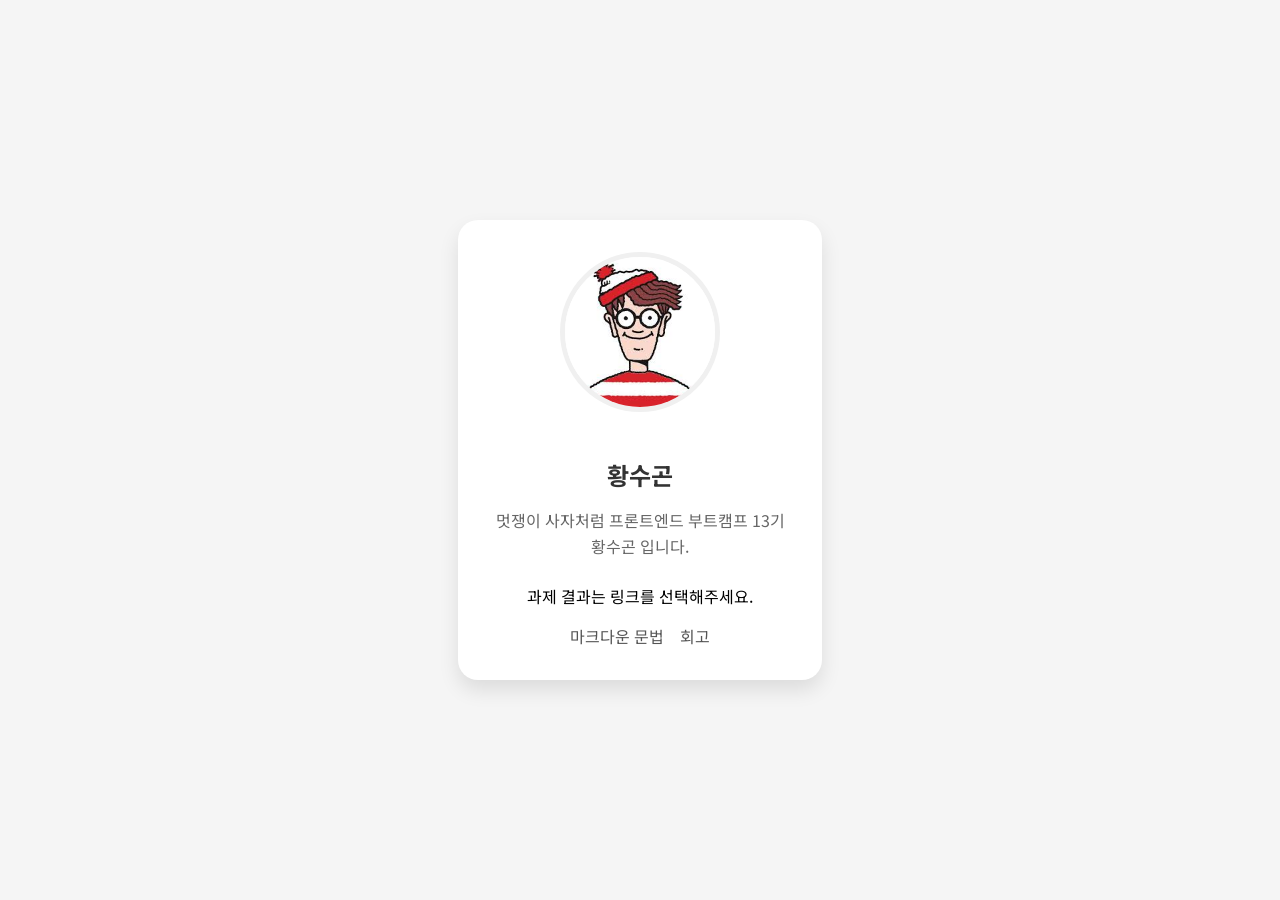
==== index.html @ 3ae33070 "index.html 일부 수정  - h1 요소  - p 요소 src/markdown.md 1차 작성  - markdown 개요  - markdown 장/단점  - markdown " ====
<!doctype html>
<html lang="ko">
  <head>
    <meta charset="UTF-8" />
    <meta name="viewport" content="width=device-width, initial-scale=1.0" />
    <title>HTML/CSS 과제</title>
    <style>
      body {
        margin: 0;
        padding: 0;
        font-family: "Noto Sans KR", sans-serif;
        background-color: #f5f5f5;
        display: flex;
        justify-content: center;
        align-items: center;
        min-height: 100vh;
      }

      .profile-card {
        background: white;
        border-radius: 20px;
        box-shadow: 0 10px 20px rgba(0, 0, 0, 0.1);
        padding: 2rem;
        width: 300px;
        text-align: center;
      }

      .profile-image {
        width: 150px;
        height: 150px;
        border-radius: 50%;
        margin-bottom: 1.5rem;
        object-fit: cover;
        border: 5px solid #f0f0f0;
      }

      .name {
        font-size: 1.5rem;
        font-weight: bold;
        color: #333;
        margin-bottom: 0.5rem;
      }

      .bio {
        color: #666;
        line-height: 1.6;
        margin-bottom: 1.5rem;
      }

      .homework-links {
        display: flex;
        justify-content: center;
        gap: 1rem;
        margin: 0;
        padding: 0;
        list-style: none;
      }

      .homework-links a {
        color: #555;
        text-decoration: none;
        transition: color 0.3s ease;
      }

      .homework-links a:hover {
        color: #007bff;
      }
    </style>
    <link
      href="https://fonts.googleapis.com/css2?family=Noto+Sans+KR:wght@400;700&display=swap"
      rel="stylesheet"
    />
    <link
      rel="stylesheet"
      href="https://cdnjs.cloudflare.com/ajax/libs/font-awesome/5.15.4/css/all.min.css"
    />
  </head>
  <body>
    <div class="profile-card">
      <img
        src="./src/assets/images/wally.jpeg"
        alt="프로필 이미지"
        class="profile-image"
      />
      <h1 class="name">황수곤</h1>
      <p class="bio">멋쟁이 사자처럼 프론트엔드 부트캠프 13기 황수곤 입니다.</p>
      <p>과제 결과는 링크를 선택해주세요.</p>
      <ul class="homework-links">
        <li><a href="./src/md/markdown.md">마크다운 문법</a></li>
        <li><a href="./src/md/retrospect.md">회고</a</li>
      </ul>
    </div>
  </body>
</html>
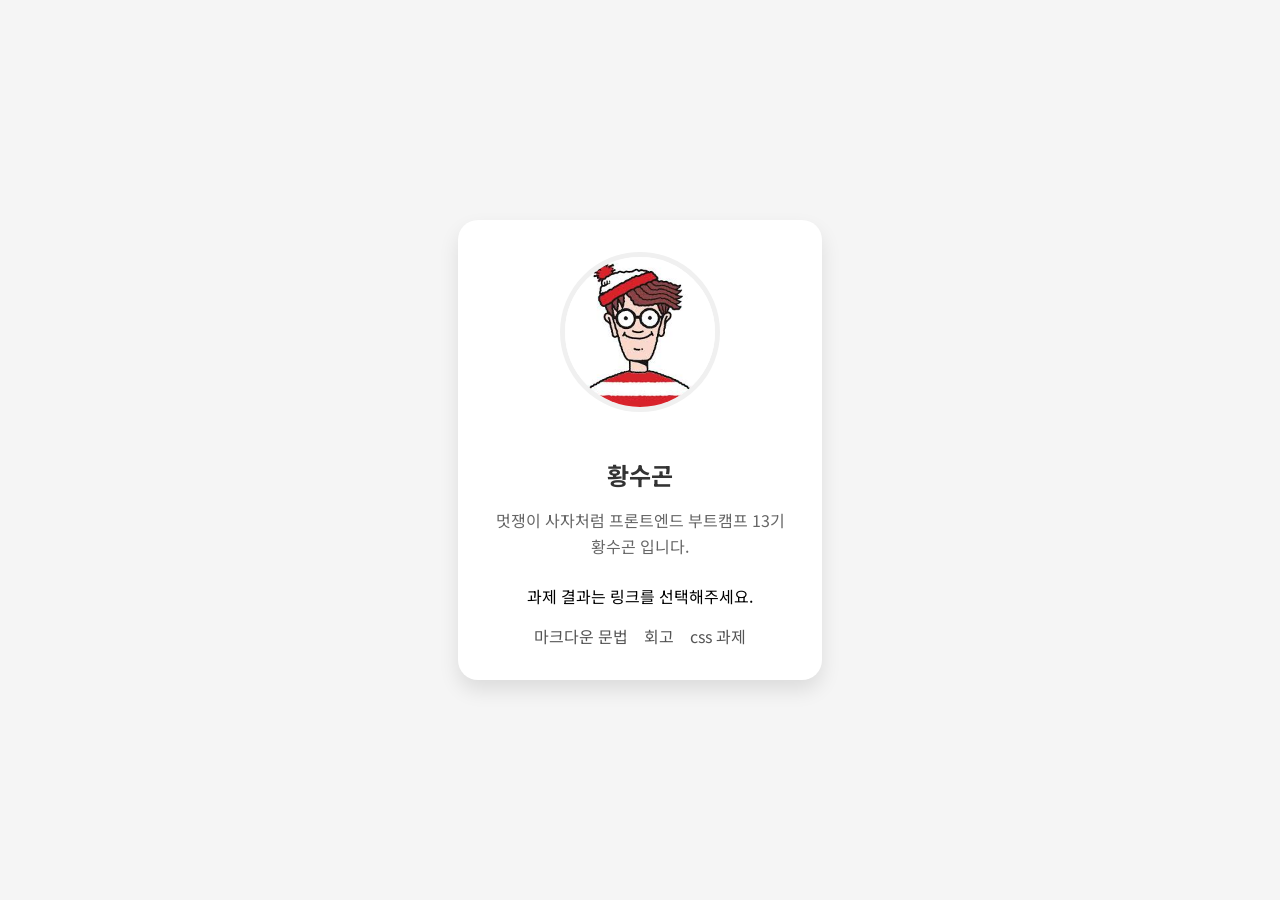
==== commit d2404d2b: "HTML/CSS 두번째 과제" ====
--- a/index.html
+++ b/index.html
@@ -88,6 +88,7 @@
       <ul class="homework-links">
         <li><a href="./src/md/markdown.md">마크다운 문법</a></li>
         <li><a href="./src/md/retrospect.md">회고</a</li>
+        <li><a href="./src/avatars/avatars.html">css 과제</a></li>
       </ul>
     </div>
   </body>
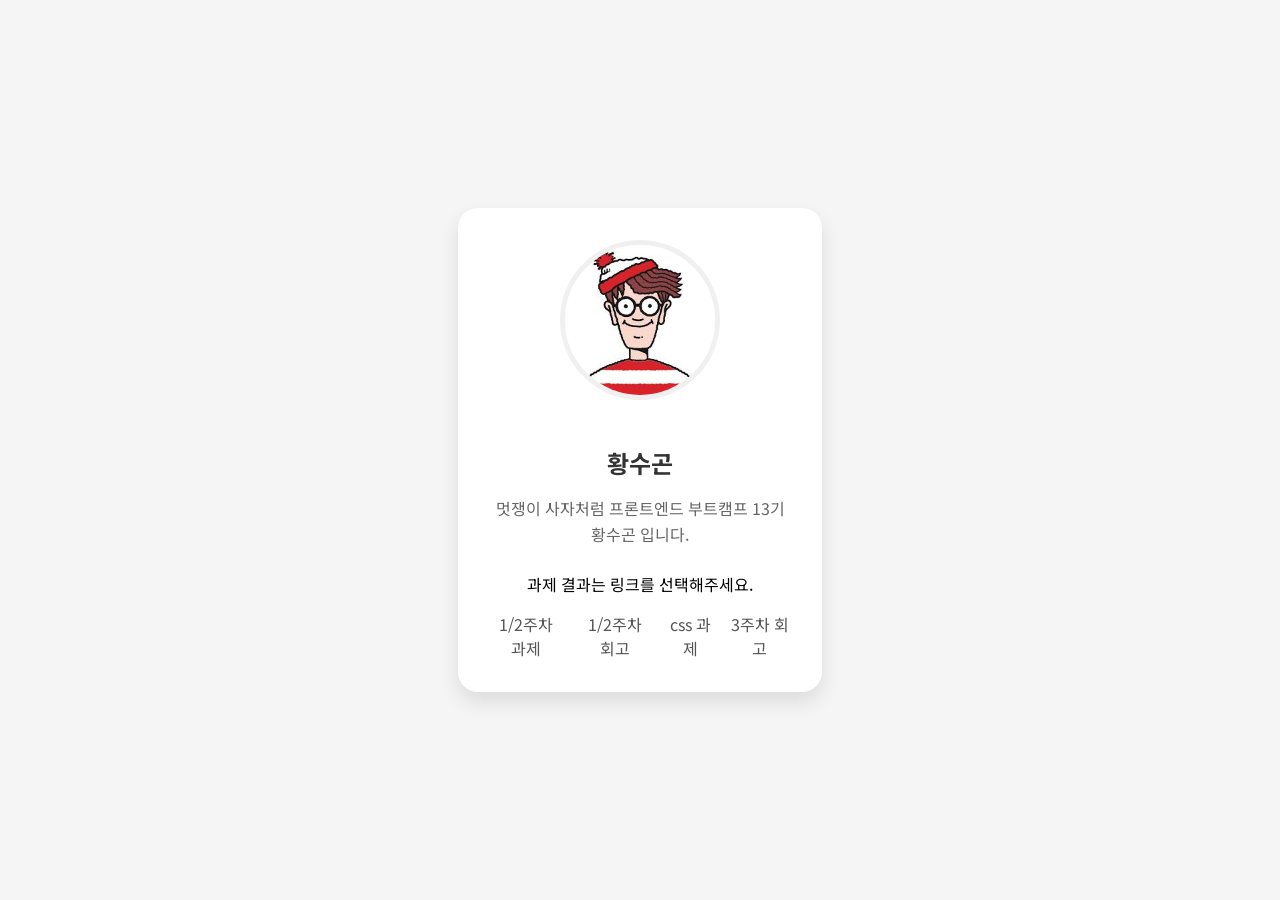
==== commit 59276169: "css 과제 링크 추가" ====
--- a/index.html
+++ b/index.html
@@ -81,14 +81,16 @@
         src="./src/assets/images/wally.jpeg"
         alt="프로필 이미지"
         class="profile-image"
+        width="200px"
       />
       <h1 class="name">황수곤</h1>
       <p class="bio">멋쟁이 사자처럼 프론트엔드 부트캠프 13기 황수곤 입니다.</p>
       <p>과제 결과는 링크를 선택해주세요.</p>
       <ul class="homework-links">
-        <li><a href="./src/md/markdown.md">마크다운 문법</a></li>
-        <li><a href="./src/md/retrospect.md">회고</a</li>
+        <li><a href="./src/md/markdown.md">1/2주차 과제</a></li>
+        <li><a href="./src/md/retrospect.md">1/2주차 회고</a</li>
         <li><a href="./src/avatars/avatars.html">css 과제</a></li>
+        <li><a href="./src/avatars/avatars.md">3주차 회고</a></li>
       </ul>
     </div>
   </body>
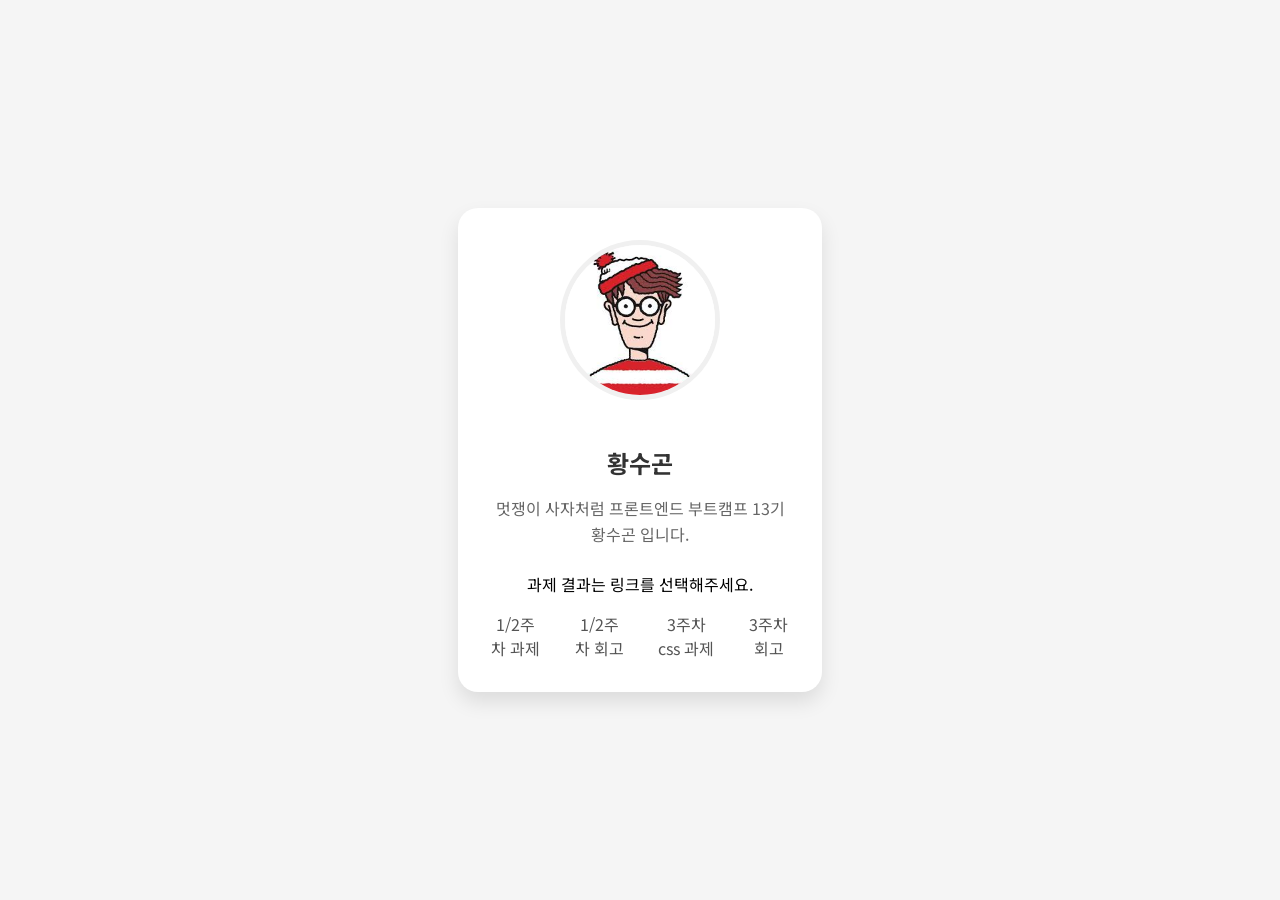
==== commit e3e8db65: "링크 위치 수정" ====
--- a/index.html
+++ b/index.html
@@ -50,7 +50,7 @@
       .homework-links {
         display: flex;
         justify-content: center;
-        gap: 1rem;
+        gap: 2rem;
         margin: 0;
         padding: 0;
         list-style: none;
@@ -65,6 +65,7 @@
       .homework-links a:hover {
         color: #007bff;
       }
+      
     </style>
     <link
       href="https://fonts.googleapis.com/css2?family=Noto+Sans+KR:wght@400;700&display=swap"
@@ -89,7 +90,7 @@
       <ul class="homework-links">
         <li><a href="./src/md/markdown.md">1/2주차 과제</a></li>
         <li><a href="./src/md/retrospect.md">1/2주차 회고</a</li>
-        <li><a href="./src/avatars/avatars.html">css 과제</a></li>
+        <li><a href="./src/avatars/avatars.html">3주차 css 과제</a></li>
         <li><a href="./src/avatars/avatars.md">3주차 회고</a></li>
       </ul>
     </div>
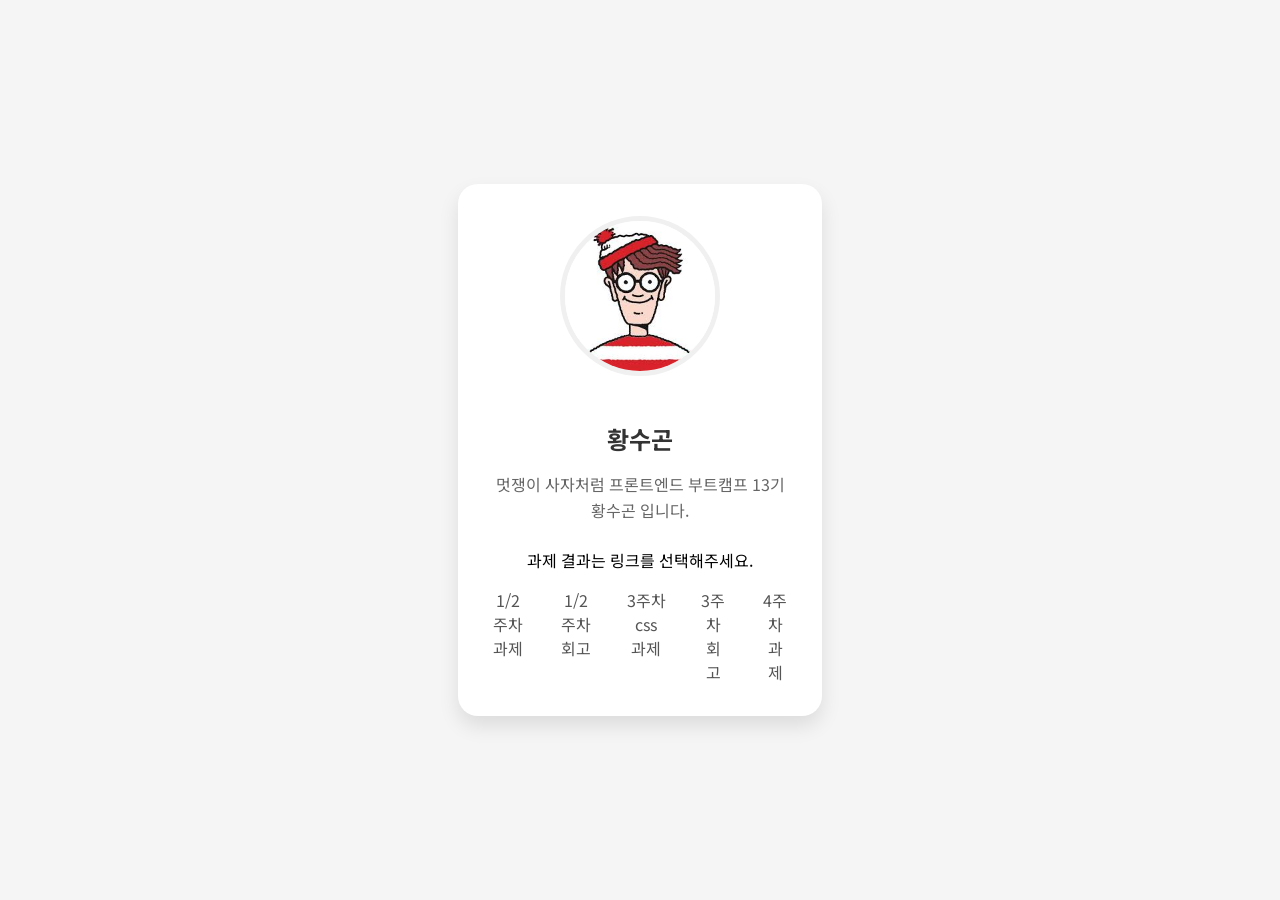
==== commit 67d73a49: "4주차 과제(네이버 로그인 페이지 코딩)" ====
--- a/index.html
+++ b/index.html
@@ -92,6 +92,7 @@
         <li><a href="./src/md/retrospect.md">1/2주차 회고</a</li>
         <li><a href="./src/avatars/avatars.html">3주차 css 과제</a></li>
         <li><a href="./src/avatars/avatars.md">3주차 회고</a></li>
+        <li><a href="./src/login/login.html">4주차 과제</a></li>
       </ul>
     </div>
   </body>
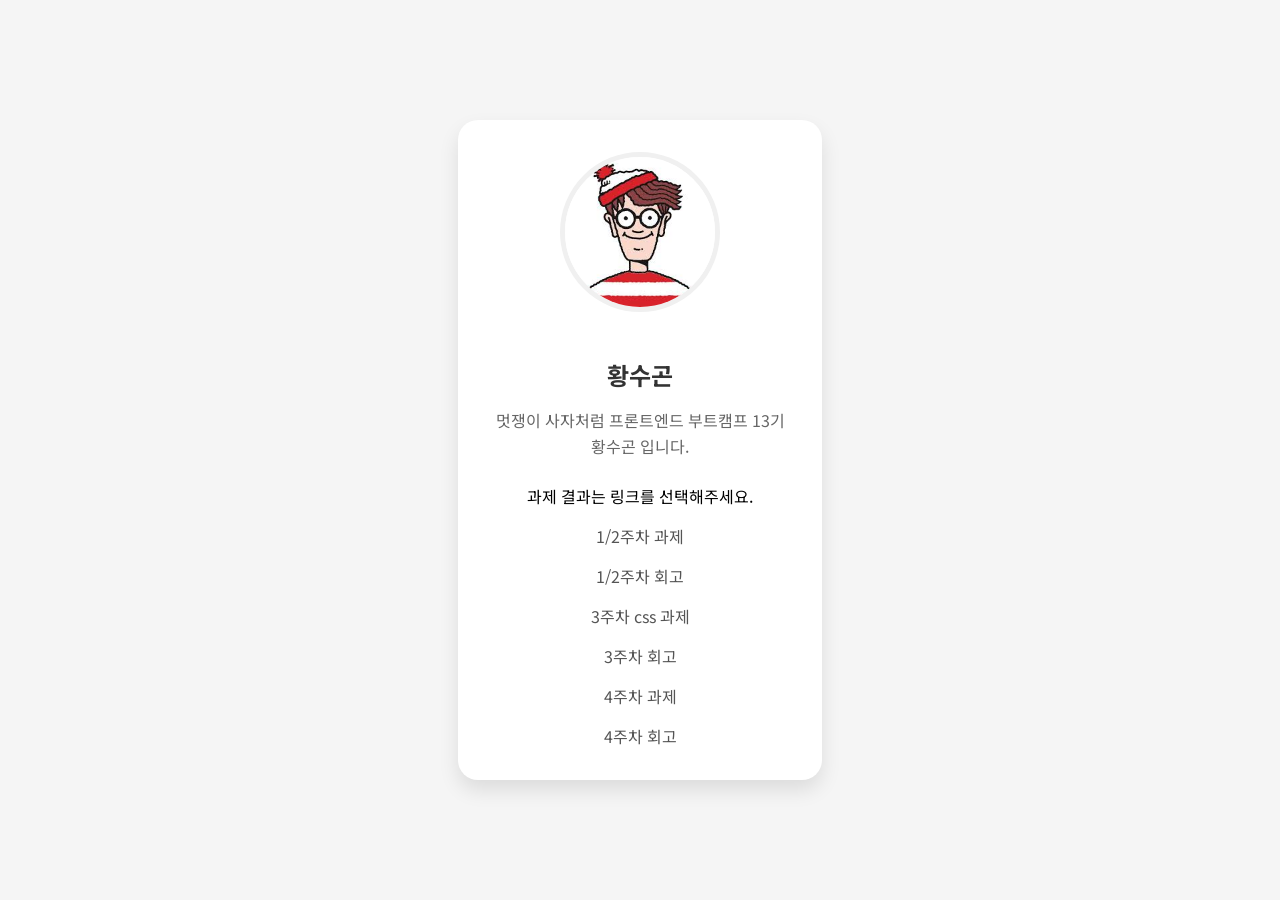
==== commit b28f11ab: "4주차 회고록 링크 설정" ====
--- a/index.html
+++ b/index.html
@@ -49,8 +49,9 @@
 
       .homework-links {
         display: flex;
-        justify-content: center;
-        gap: 2rem;
+        flex-direction: column;
+        justify-content:flex-start;
+        gap: 1rem;
         margin: 0;
         padding: 0;
         list-style: none;
@@ -93,6 +94,7 @@
         <li><a href="./src/avatars/avatars.html">3주차 css 과제</a></li>
         <li><a href="./src/avatars/avatars.md">3주차 회고</a></li>
         <li><a href="./src/login/login.html">4주차 과제</a></li>
+        <li><a href="./src/login/login.md">4주차 회고</a></li>
       </ul>
     </div>
   </body>
